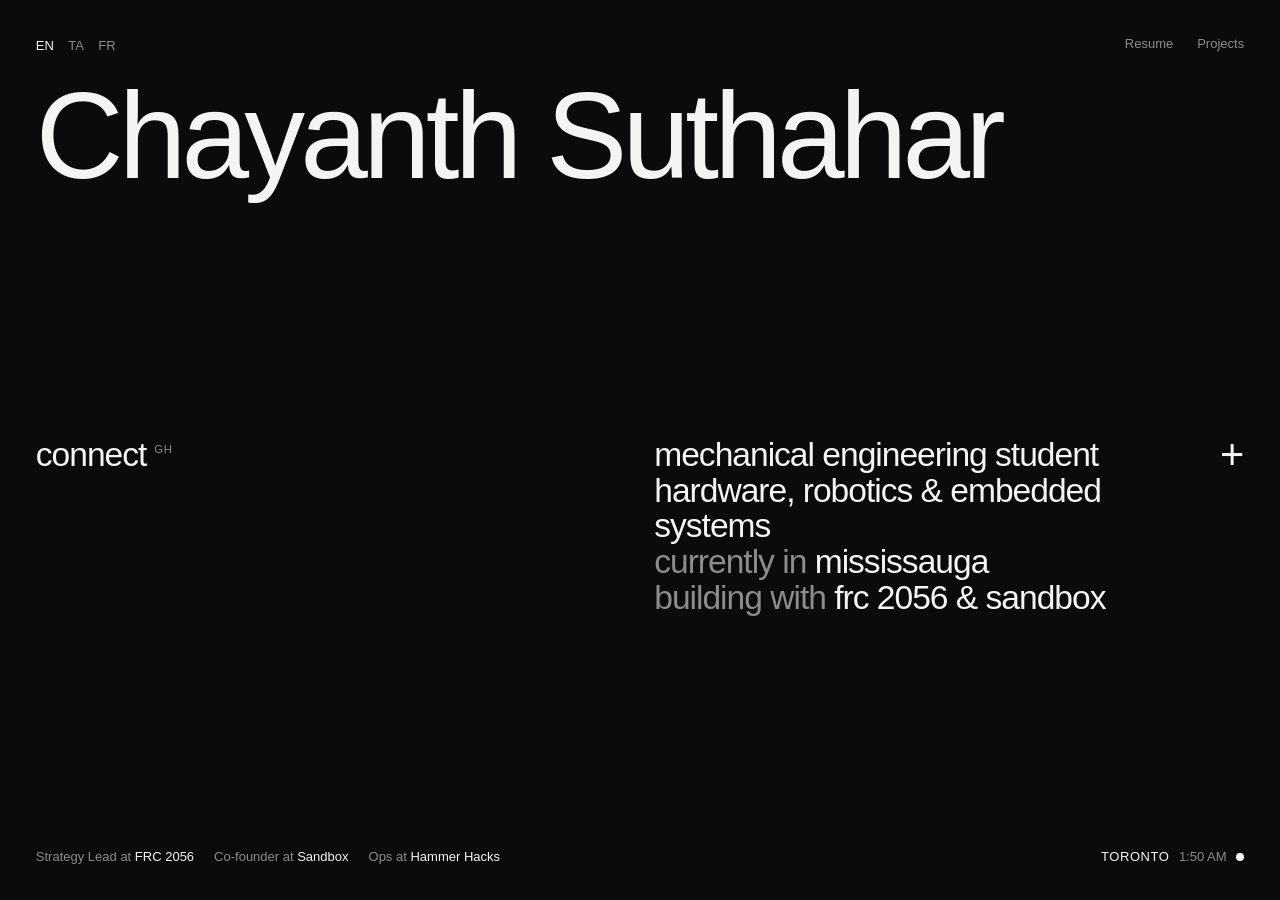
==== index.html @ 857bd9e4 "Point Resume link at newly uploaded ChayanthResume (1).pdf Co-Authored-By: Claude Opus 4.8 <noreply@" ====
<!DOCTYPE html>
<html lang="en" data-theme="void">
<head>
<meta charset="utf-8">
<meta name="viewport" content="width=device-width, initial-scale=1">
<title>Chayanth Suthahar</title>
<meta name="description" content="Mechanical Engineering student. Hardware design, robotics, and embedded systems.">

<script>
(function(){
  var h=document.documentElement;
  try{ if(sessionStorage.getItem('seen')) h.className+=' no-intro'; }catch(e){}
  try{
    var t=localStorage.getItem('theme');
    if(['void','paper','blueprint'].indexOf(t)>-1) h.setAttribute('data-theme',t);
  }catch(e){}
})();
</script>

<style>
/* ============================================================
   PALETTES — the "+" cycles data-theme on <html>
   ============================================================ */
:root,
[data-theme="void"]{ --bg:#0B0B0C; --fg:#F4F4F2; --dim:#8C8C8E; --hair:#242427; --accent:#F4F4F2; }
[data-theme="paper"]{ --bg:#FAF8F3; --fg:#141312; --dim:#6E6A62; --hair:#DDD8CD; --accent:#141312; }
[data-theme="blueprint"]{ --bg:#0A1014; --fg:#EAF6F8; --dim:#6F8A92; --hair:#173038; --accent:#3FC9D6; }

:root{
  --grotesk:'Helvetica Neue','Helvetica','Arial',sans-serif;
  --pad:clamp(1.15rem,2.8vw,2.5rem);

  /* Description indent from the left edge. Raise to push right. */
  --indent:48%;

  /* Name stays on ONE line at every width. Re-check if the name changes. */
  --name-size:clamp(1.9rem,9.5vw,10rem);
}

*{box-sizing:border-box}
html{-webkit-text-size-adjust:100%}
body{
  margin:0;
  background:var(--bg);
  color:var(--fg);
  font-family:var(--grotesk);
  -webkit-font-smoothing:antialiased;
  transition:background-color .45s ease,color .45s ease;
}
a{color:inherit;text-decoration:none}
button{font:inherit;color:inherit;background:none;border:0;padding:0;cursor:pointer}
::selection{background:var(--fg);color:var(--bg)}
:focus-visible{outline:2px solid var(--accent);outline-offset:4px}

/* ============================================================
   HERO LOCK
   ============================================================ */
.viewport{height:100svh;overflow:hidden}
.stage{
  height:100%;
  padding:var(--pad);
  display:grid;
  grid-template-rows:auto 1fr auto;
  transform-origin:0 0;
  will-change:transform;
  animation:camera 3.8s cubic-bezier(.7,0,.25,1) both;
}
.settled .stage{will-change:auto}

/* ---- three-beat camera: name → description → full ---- */
@keyframes camera{
  0%,  24% { transform:translate(-4%, 3.2%)  scale(1.18) }
  44%, 66% { transform:translate(-25%, -18%) scale(1.16) }
  100%     { transform:translate(0,0)        scale(1)    }
}

/* ---------- header: language (left) + nav (right), then name ---------- */
.topbar{
  display:flex;justify-content:space-between;align-items:center;gap:1rem;
  opacity:0;animation:fade .8s ease 3.1s forwards;
}
.lang{display:flex;gap:.9rem;font-size:.8125rem;letter-spacing:.04em}
.lang button{color:var(--dim);transition:color .2s}
.lang button:hover{color:var(--fg)}
.lang button[aria-pressed="true"]{color:var(--fg)}

.corner{display:flex;align-items:center;gap:1.5rem;font-size:.8125rem}
.corner a{
  color:var(--dim);padding-bottom:.15rem;
  border-bottom:1px solid transparent;
  transition:color .2s,border-color .2s;
}
.corner a:hover,.corner a:focus-visible{color:var(--fg);border-bottom-color:var(--fg)}

.name{
  margin:.2em 0 0;
  font-weight:500;
  font-size:var(--name-size);
  line-height:.95;
  letter-spacing:-.04em;
  white-space:nowrap;
  padding-bottom:.1em;
  overflow:hidden;
}
.name > span{
  display:inline-block;
  transform:translateY(115%);
  animation:rise 1s cubic-bezier(.16,1,.3,1) .15s both;
}

/* ============================================================
   CENTER — asymmetric grid
   ============================================================ */
.center{
  align-self:center;
  display:grid;
  grid-template-columns:var(--indent) 1fr auto;
  align-items:start;
  column-gap:clamp(1.25rem,3vw,2.5rem);
  row-gap:2.5rem;
}

.sayhi{
  margin:0;font-weight:500;
  font-size:clamp(1.25rem,3.4vw,2.1rem);
  line-height:1.04;letter-spacing:-.03em;
  opacity:0;animation:fade .7s ease 1.35s forwards;
}
.sayhi a{transition:opacity .2s}
.sayhi > a:hover{opacity:.55}
.sayhi sup{font-size:.34em;letter-spacing:.06em;vertical-align:super;margin-left:.35em}
.sayhi sup a{color:var(--dim)}
.sayhi sup a:hover{color:var(--fg)}

.tagline{
  margin:0;font-weight:500;
  font-size:clamp(1.25rem,3.4vw,2.1rem);
  line-height:1.04;
  letter-spacing:-.03em;
}
.tagline .line{display:block;overflow:hidden;padding-bottom:.04em}
.tagline .line > span{
  display:block;transform:translateY(115%);
  animation:rise .85s cubic-bezier(.16,1,.3,1) both;
}
.tagline .line:nth-child(1) > span{animation-delay:1.35s}
.tagline .line:nth-child(2) > span{animation-delay:1.43s}
.tagline .line:nth-child(3) > span{animation-delay:1.51s}
.tagline .line:nth-child(4) > span{animation-delay:1.59s}
.tagline em{font-style:normal;color:var(--dim)}

.swatch{
  justify-self:end;align-self:start;
  font-size:clamp(1.8rem,3.4vw,2.6rem);line-height:.8;
  color:var(--fg);
  opacity:0;animation:fade .8s ease 3.1s forwards;
  transition:transform .3s cubic-bezier(.16,1,.3,1),color .45s ease;
}
.swatch:hover,.swatch:focus-visible{transform:rotate(90deg)}
.swatch:active{transform:rotate(90deg) scale(.9)}

/* ---------- footer ---------- */
.meta{
  display:flex;justify-content:space-between;align-items:baseline;
  flex-wrap:wrap;gap:.75rem 1.5rem;
  font-size:.8125rem;color:var(--dim);
  opacity:0;animation:fade .9s ease 3.1s forwards;
}
.credits{display:flex;flex-wrap:wrap;gap:.4rem 1.25rem}
.credits b{color:var(--fg);font-weight:500}
.clock{display:inline-flex;align-items:center;gap:.6rem;white-space:nowrap}
.clock b{color:var(--fg);font-weight:500;letter-spacing:.04em}
.dot{width:.5rem;height:.5rem;border-radius:50%;background:var(--accent);animation:pulse 2.4s ease-in-out infinite}

@keyframes rise{to{transform:translateY(0)}}
@keyframes fade{to{opacity:1}}
@keyframes pulse{0%,100%{opacity:1}50%{opacity:.3}}

/* ---------- skip on repeat visits this session ---------- */
.no-intro .stage{animation:none}
.no-intro .name > span,
.no-intro .tagline .line > span{transform:none;animation:none}
.no-intro .topbar,.no-intro .sayhi,.no-intro .swatch,.no-intro .meta{opacity:1;animation:none}

/* ---------- release the lock only when it truly can't fit ---------- */
@media (max-width:768px),(max-height:480px){
  .viewport{height:auto;overflow:visible}
  .stage{height:auto;min-height:100svh;animation:none;transform:none}

  /* the name must be allowed to wrap on a phone, or it overflows the edge */
  .name{white-space:normal;font-size:clamp(2.4rem,15vw,5rem);line-height:.92}

  /* single column: say hi, then the tagline, with the + on its own row */
  .center{grid-template-columns:1fr;row-gap:1.5rem}
  .sayhi{grid-column:1;order:-1;animation-delay:.2s}
  .tagline{font-size:clamp(1.35rem,6vw,2rem)}
  .swatch{justify-self:start;align-self:auto;order:1;margin-top:.25rem}

  .tagline .line:nth-child(1) > span{animation-delay:.3s}
  .tagline .line:nth-child(2) > span{animation-delay:.38s}
  .tagline .line:nth-child(3) > span{animation-delay:.46s}
  .tagline .line:nth-child(4) > span{animation-delay:.54s}
  .topbar,.swatch,.meta{animation-delay:.7s}
}

/* phones: stack the top bar into two tidy rows — links, then language */
@media (max-width:600px){
  .topbar{flex-wrap:wrap;gap:.5rem 1rem}
  .corner{order:1;width:100%;justify-content:flex-start;gap:1.4rem}
  .lang{order:2;width:100%;justify-content:flex-start}
}

@media (prefers-reduced-motion:reduce){
  .stage{animation:none}
  .name > span,.tagline .line > span{transform:none;animation:none}
  .topbar,.sayhi,.swatch,.meta{opacity:1;animation:none}
  .dot{animation:none}
  .swatch,body{transition:none}
}
/* ---------- page transition curtain ---------- */
.curtain{
  position:fixed;inset:0;z-index:9999;
  background:var(--bg);
  opacity:1;pointer-events:none;
  transition:opacity .5s ease;
}
.curtain.clear{opacity:0}
@media (prefers-reduced-motion:reduce){ .curtain{transition:none} }
</style>
</head>
<body>

<div class="curtain" id="curtain"></div>

<div class="viewport">
  <main class="stage">

    <header>
      <div class="topbar">
        <nav class="lang" aria-label="Language">
          <button data-lang="en" aria-pressed="true">EN</button>
          <button data-lang="ta" aria-pressed="false">TA</button>
          <button data-lang="fr" aria-pressed="false">FR</button>
        </nav>
        <nav class="corner" aria-label="Primary">
          <!-- resume lives at "ChayanthResume (1).pdf" in this folder -->
          <a class="js-resume" href="ChayanthResume%20(1).pdf" target="_blank" rel="noopener">Resume</a>
          <a class="js-projects" href="projects.html">Projects</a>
        </nav>
      </div>

      <h1 class="name"><span>Chayanth Suthahar</span></h1>
    </header>

    <section class="center">
      <p class="sayhi">
        <a class="js-connect" href="https://www.linkedin.com/in/chayanth-suthahar/"
           target="_blank" rel="noopener">connect</a><sup>
          <a class="js-gh" href="#" aria-label="GitHub">GH</a>
        </sup>
      </p>

      <p class="tagline">
        <span class="line"><span></span></span>
        <span class="line"><span></span></span>
        <span class="line"><span></span></span>
        <span class="line"><span></span></span>
      </p>

      <button class="swatch" id="swatch" aria-label="Change colour theme" title="Change colour">+</button>
    </section>

    <footer class="meta">
      <div class="credits"><span></span><span></span><span></span></div>
      <div class="clock">
        <b>TORONTO</b> <time id="clock" datetime="">—</time>
        <span class="dot" aria-hidden="true"></span>
      </div>
    </footer>

  </main>
</div>

<script>
try{ sessionStorage.setItem('seen','1'); }catch(e){}

/* ============================================================
   LANGUAGE
   Proper nouns (name, FRC 2056, Sandbox, Hammer Hacks, GH) stay
   as-is. Everything else is swapped from this dictionary.
   ============================================================ */
var I18N = {
  en: {
    connect:'connect', projects:'Projects', resume:'Resume',
    lines:[
      'mechanical engineering student',
      'hardware, robotics &amp; embedded systems',
      '<em>currently in</em> mississauga',
      '<em>building with</em> frc 2056 &amp; sandbox'
    ],
    credits:[
      'Strategy Lead at <b>FRC 2056</b>',
      'Co-founder at <b>Sandbox</b>',
      'Ops at <b>Hammer Hacks</b>'
    ]
  },
  ta: {
    connect:'தொடர்பு', projects:'திட்டங்கள்', resume:'சுயவிவரம்',
    lines:[
      'இயந்திரப் பொறியியல் மாணவர்',
      'வன்பொருள், ரோபோட்டிக்ஸ் &amp; உட்பொதிந்த அமைப்புகள்',
      '<em>தற்போது</em> மிசிசாகாவில்',
      'frc 2056 &amp; sandbox <em>உடன் உருவாக்குகிறேன்</em>'
    ],
    credits:[
      '<b>FRC 2056</b> இல் மூலோபாய தலைவர்',
      '<b>Sandbox</b> இணை நிறுவனர்',
      '<b>Hammer Hacks</b> செயல்பாடுகள்'
    ]
  },
  fr: {
    connect:'contact', projects:'Projets', resume:'CV',
    lines:[
      'étudiant en génie mécanique',
      'matériel, robotique et systèmes embarqués',
      '<em>actuellement à</em> mississauga',
      '<em>je bâtis avec</em> frc 2056 &amp; sandbox'
    ],
    credits:[
      'Responsable stratégie chez <b>FRC 2056</b>',
      'Cofondateur de <b>Sandbox</b>',
      'Opérations chez <b>Hammer Hacks</b>'
    ]
  }
};

(function () {
  var lines   = document.querySelectorAll('.tagline .line > span');
  var credits = document.querySelectorAll('.credits > span');
  var connect = document.querySelector('.js-connect');
  var projects= document.querySelector('.js-projects');
  var resume  = document.querySelector('.js-resume');
  var buttons = document.querySelectorAll('.lang button');

  function paint(lang) {
    var t = I18N[lang] || I18N.en;
    connect.textContent = t.connect;
    projects.textContent = t.projects;
    resume.textContent = t.resume;
    lines.forEach(function (el, i)   { el.innerHTML = t.lines[i]; });
    credits.forEach(function (el, i) { el.innerHTML = t.credits[i]; });
    document.documentElement.lang = lang;
    buttons.forEach(function (b) {
      b.setAttribute('aria-pressed', b.dataset.lang === lang ? 'true' : 'false');
    });
  }

  var start = 'en';
  try { var s = localStorage.getItem('lang'); if (I18N[s]) start = s; } catch (e) {}
  paint(start);

  buttons.forEach(function (b) {
    b.addEventListener('click', function () {
      paint(b.dataset.lang);
      try { localStorage.setItem('lang', b.dataset.lang); } catch (e) {}
    });
  });
})();

/* drop the compositor hint once the camera lands */
(function(){
  var s = document.querySelector('.stage');
  if (s) s.addEventListener('animationend', function (e) {
    if (e.animationName === 'camera') document.documentElement.className += ' settled';
  });
})();

/* ---- the "+" cycles the colour theme ---- */
(function () {
  var themes = ['void','paper','blueprint'];
  var i = themes.indexOf(document.documentElement.getAttribute('data-theme'));
  if (i < 0) i = 0;
  document.getElementById('swatch').addEventListener('click', function () {
    i = (i + 1) % themes.length;
    document.documentElement.setAttribute('data-theme', themes[i]);
    try{ localStorage.setItem('theme', themes[i]); }catch(e){}
  });
})();

/* ---- clock, fixed to Toronto ---- */
(function () {
  var el = document.getElementById('clock');
  function tick(){
    try{
      el.textContent = new Intl.DateTimeFormat('en-US',{
        timeZone:'America/Toronto', hour:'numeric', minute:'2-digit', hour12:true
      }).format(new Date());
    }catch(e){ el.textContent=''; }
  }
  tick(); setInterval(tick, 20000);
})();
</script>
<script>
/* ---- smooth crossfade between pages (dissolves through the bg colour) ---- */
(function(){
  var c=document.getElementById('curtain');
  if(!c) return;
  var reveal=function(){ c.classList.add('clear'); };
  requestAnimationFrame(function(){ requestAnimationFrame(reveal); });
  window.addEventListener('pageshow', function(e){ if(e.persisted) reveal(); });

  document.addEventListener('click', function(e){
    if(e.defaultPrevented || e.button!==0 || e.metaKey || e.ctrlKey || e.shiftKey || e.altKey) return;
    var a = e.target.closest ? e.target.closest('a') : null;
    if(!a || a.target==='_blank') return;
    var raw=a.getAttribute('href')||'';
    if(!raw || raw.charAt(0)==='#' || raw.indexOf('mailto:')===0) return;
    var url;
    try{ url=new URL(a.href); }catch(err){ return; }
    if(url.origin!==location.origin) return;
    if(!/\.html$/.test(url.pathname)) return;
    if(url.pathname===location.pathname){ return; }
    e.preventDefault();
    var target=a.href;
    c.classList.remove('clear');                    // cover
    var done=false, go=function(){ if(done)return; done=true; window.location.assign(target); };
    c.addEventListener('transitionend', go, {once:true});
    setTimeout(go, 600);                            // fallback
  });
})();
</script>
</body>
</html>
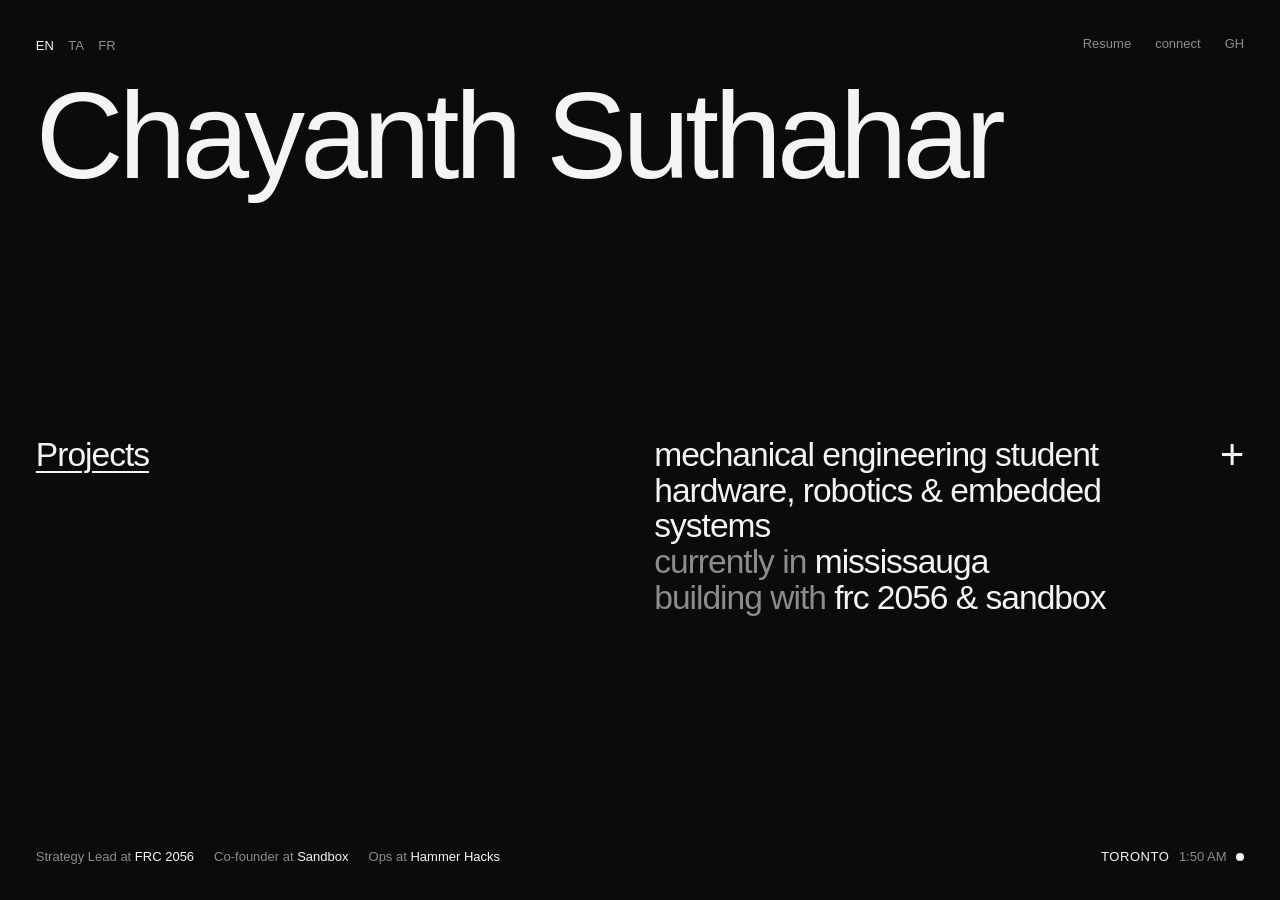
==== commit 3bef57b6: "Swap home CTA to Projects; align projects page with home - Home: move connect + GH to top-right nav;" ====
--- a/index.html
+++ b/index.html
@@ -127,6 +127,7 @@
   opacity:0;animation:fade .7s ease 1.35s forwards;
 }
 .sayhi a{transition:opacity .2s}
+.sayhi > a{text-decoration:underline;text-underline-offset:.14em;text-decoration-thickness:.05em}
 .sayhi > a:hover{opacity:.55}
 .sayhi sup{font-size:.34em;letter-spacing:.06em;vertical-align:super;margin-left:.35em}
 .sayhi sup a{color:var(--dim)}
@@ -245,7 +246,8 @@
         <nav class="corner" aria-label="Primary">
           <!-- resume lives at "ChayanthResume (1).pdf" in this folder -->
           <a class="js-resume" href="ChayanthResume%20(1).pdf" target="_blank" rel="noopener">Resume</a>
-          <a class="js-projects" href="projects.html">Projects</a>
+          <a class="js-connect" href="https://www.linkedin.com/in/chayanth/" target="_blank" rel="noopener">connect</a>
+          <a class="js-gh" href="#" aria-label="GitHub">GH</a>
         </nav>
       </div>
 
@@ -254,10 +256,7 @@
 
     <section class="center">
       <p class="sayhi">
-        <a class="js-connect" href="https://www.linkedin.com/in/chayanth-suthahar/"
-           target="_blank" rel="noopener">connect</a><sup>
-          <a class="js-gh" href="#" aria-label="GitHub">GH</a>
-        </sup>
+        <a class="js-projects" href="projects.html">Projects</a>
       </p>
 
       <p class="tagline">
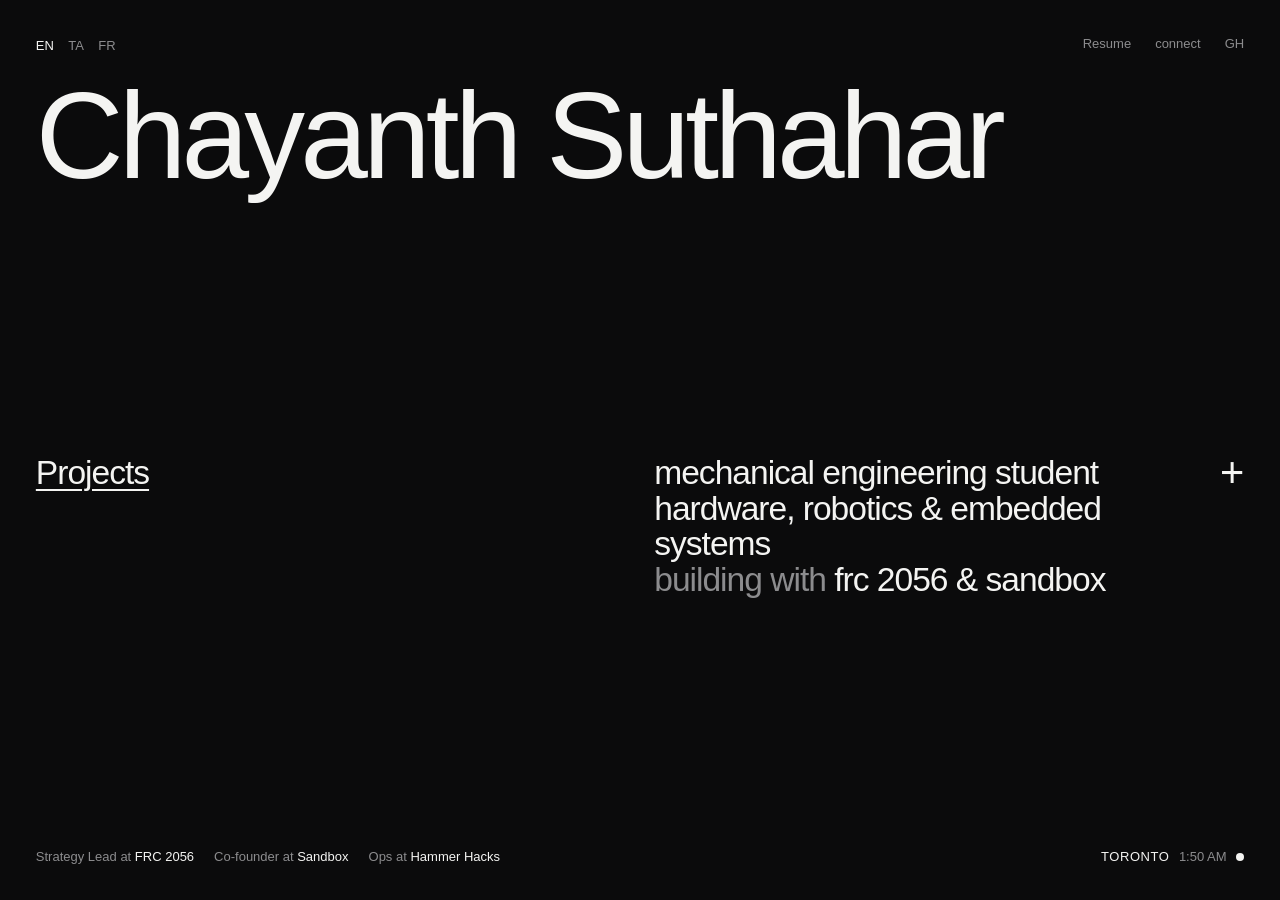
==== commit 6750a312: "Add + menu, VitalGroove build GIF, new resume; drop theme switching Home page - The "+" now opens a " ====
--- a/index.html
+++ b/index.html
@@ -10,16 +10,13 @@
 (function(){
   var h=document.documentElement;
   try{ if(sessionStorage.getItem('seen')) h.className+=' no-intro'; }catch(e){}
-  try{
-    var t=localStorage.getItem('theme');
-    if(['void','paper','blueprint'].indexOf(t)>-1) h.setAttribute('data-theme',t);
-  }catch(e){}
 })();
 </script>
 
 <style>
 /* ============================================================
-   PALETTES — the "+" cycles data-theme on <html>
+   PALETTE — the site always uses the dark "void" theme. Theme
+   switching was removed; paper/blueprint are unused (kept for reference)
    ============================================================ */
 :root,
 [data-theme="void"]{ --bg:#0B0B0C; --fg:#F4F4F2; --dim:#8C8C8E; --hair:#242427; --accent:#F4F4F2; }
@@ -218,6 +215,70 @@
   .dot{animation:none}
   .swatch,body{transition:none}
 }
+/* ============================================================
+   MENU — full-screen, opens from the "+"
+   ============================================================ */
+html.menu-open{overflow:hidden}
+.menu{
+  width:100%;height:100%;max-width:none;max-height:none;margin:0;padding:0;
+  border:0;background:var(--bg);color:var(--fg);overflow:auto;
+}
+.menu::backdrop{background:var(--bg)}
+.menu__inner{
+  min-height:100%;display:grid;grid-template-rows:auto 1fr auto;gap:2rem;padding:var(--pad);
+}
+.menu__top{display:flex;justify-content:space-between;align-items:flex-start;gap:1rem}
+.menu__name{margin:0;font-weight:500;font-size:clamp(1.1rem,1.9vw,1.75rem);line-height:1;letter-spacing:-.04em}
+.menu__close{
+  width:clamp(1.9rem,2.8vw,2.6rem);height:clamp(1.9rem,2.8vw,2.6rem);
+  display:grid;place-items:center;transition:transform .3s cubic-bezier(.16,1,.3,1);
+}
+.menu__close svg{width:100%;height:100%;fill:none;stroke:currentColor;stroke-width:1.4}
+.menu__close:hover,.menu__close:focus-visible{transform:rotate(90deg)}
+
+/* links | bio */
+.menu__body{
+  display:grid;grid-template-columns:minmax(0,34%) minmax(0,1fr) auto;
+  column-gap:clamp(1.25rem,3vw,2.5rem);
+}
+.menu__body{align-self:center;align-items:center}
+.menu__links{display:grid;justify-items:start;gap:clamp(.75rem,4.5vh,2.75rem)}
+.menu__links a{
+  font-weight:500;font-size:clamp(2.75rem,6.2vw,6.25rem);line-height:.95;letter-spacing:-.055em;
+  transition:opacity .2s;
+}
+.menu__links a:hover,.menu__links a:focus-visible{opacity:.55}
+.menu__links sup{font-size:.28em;letter-spacing:-.01em;vertical-align:top;position:relative;top:.15em;margin-left:.3em}
+.menu__bio{
+  grid-column:2 / -1;margin:0;max-width:13em;
+  font-weight:500;font-size:clamp(1.5rem,2.9vw,2.85rem);line-height:1.04;letter-spacing:-.045em;
+}
+/* Tamil runs longer and its letters are taller: smaller, looser bio and
+   no negative tracking, so the menu still fits on one screen */
+html[lang="ta"] .menu__bio{max-width:24em;font-size:clamp(1.05rem,1.75vw,1.65rem);line-height:1.4;letter-spacing:0}
+html[lang="ta"] .menu__links a{letter-spacing:-.02em}
+/* Tamil words are wider: shrink the links in the two-column layout so they
+   stay inside their column instead of running into the bio */
+@media (min-width:761px){ html[lang="ta"] .menu__links a{font-size:clamp(2.5rem,4.6vw,4.5rem)} }
+
+/* footer: CHAY button left, clock right */
+.menu__foot{
+  display:flex;justify-content:space-between;align-items:flex-end;gap:1rem;
+  font-size:.9375rem;letter-spacing:-.01em;
+}
+.menu__foot p{margin:0}
+.menu__badge{display:block;width:88px;line-height:0}
+.menu__time{white-space:nowrap}
+
+.menu[open] .menu__inner{animation:menu-in .45s cubic-bezier(.16,1,.3,1)}
+@keyframes menu-in{from{opacity:0;transform:translateY(12px)}to{opacity:1;transform:none}}
+
+@media (max-width:760px){
+  .menu__body{grid-template-columns:minmax(0,1fr);align-self:start;row-gap:2.25rem;margin-top:4vh}
+  .menu__bio{grid-column:auto}
+}
+@media (prefers-reduced-motion:reduce){ .menu[open] .menu__inner{animation:none} }
+
 /* ---------- page transition curtain ---------- */
 .curtain{
   position:fixed;inset:0;z-index:9999;
@@ -244,8 +305,8 @@
           <button data-lang="fr" aria-pressed="false">FR</button>
         </nav>
         <nav class="corner" aria-label="Primary">
-          <!-- resume lives at "ChayanthResume (1).pdf" in this folder -->
-          <a class="js-resume" href="ChayanthResume%20(1).pdf" target="_blank" rel="noopener">Resume</a>
+          <!-- resume lives at "Chayanth_Suthahar_Resume.pdf" in this folder -->
+          <a class="js-resume" href="Chayanth_Suthahar_Resume.pdf" target="_blank" rel="noopener">Resume</a>
           <a class="js-connect" href="https://www.linkedin.com/in/chayanth/" target="_blank" rel="noopener">connect</a>
           <a class="js-gh" href="#" aria-label="GitHub">GH</a>
         </nav>
@@ -263,22 +324,50 @@
         <span class="line"><span></span></span>
         <span class="line"><span></span></span>
         <span class="line"><span></span></span>
-        <span class="line"><span></span></span>
       </p>
 
-      <button class="swatch" id="swatch" aria-label="Change colour theme" title="Change colour">+</button>
+      <button class="swatch" id="swatch" type="button" aria-label="Open menu" aria-haspopup="dialog" aria-controls="menu" aria-expanded="false">+</button>
     </section>
 
     <footer class="meta">
       <div class="credits"><span></span><span></span><span></span></div>
       <div class="clock">
-        <b>TORONTO</b> <time id="clock" datetime="">—</time>
+        <b>TORONTO</b> <time class="js-clock" id="clock" datetime="">—</time>
         <span class="dot" aria-hidden="true"></span>
       </div>
     </footer>
 
   </main>
 </div>
+
+<!-- ================= MENU (opens from the "+") ================= -->
+<dialog class="menu" id="menu" aria-label="Menu">
+  <div class="menu__inner">
+    <div class="menu__top">
+      <p class="menu__name">Chayanth Suthahar</p>
+      <button class="menu__close" type="button" aria-label="Close menu" autofocus>
+        <svg viewBox="0 0 40 40" aria-hidden="true"><path d="M5 5 35 35 M35 5 5 35"/></svg>
+      </button>
+    </div>
+
+    <div class="menu__body">
+      <nav class="menu__links" aria-label="Menu links">
+        <a href="projects.html"><span class="js-m-projects">projects</span><sup>04</sup></a>
+        <a href="https://www.linkedin.com/in/chayanth/" target="_blank" rel="noopener"><span class="js-m-sayhi">say hi</span><sup>LNKD</sup></a>
+        <a href="Chayanth_Suthahar_Resume.pdf" target="_blank" rel="noopener"><span class="js-m-resume">resume</span><sup>PDF</sup></a>
+      </nav>
+      <p class="menu__bio js-m-bio">i’m a mechanical engineering student building hardware, robotics and embedded systems. currently i’m in toronto studying at toronto metropolitan university and looking for a summer 2027 internship or <span style="white-space:nowrap">co-op</span>.</p>
+    </div>
+
+    <div class="menu__foot">
+      <a class="menu__badge" href="https://chayanth.me" target="_blank" rel="noopener">
+        <img src="button.gif" width="88" height="31"
+             alt="CHAY" style="image-rendering: pixelated">
+      </a>
+      <p class="menu__time">Toronto <time class="js-clock">—</time></p>
+    </div>
+  </div>
+</dialog>
 
 <script>
 try{ sessionStorage.setItem('seen','1'); }catch(e){}
@@ -294,42 +383,54 @@
     lines:[
       'mechanical engineering student',
       'hardware, robotics &amp; embedded systems',
-      '<em>currently in</em> mississauga',
       '<em>building with</em> frc 2056 &amp; sandbox'
     ],
     credits:[
       'Strategy Lead at <b>FRC 2056</b>',
       'Co-founder at <b>Sandbox</b>',
       'Ops at <b>Hammer Hacks</b>'
-    ]
+    ],
+    menu:{
+      label:'Menu', open:'Open menu', close:'Close menu',
+      projects:'projects', sayhi:'say hi', resume:'resume',
+      bio:'i’m a mechanical engineering student building hardware, robotics and embedded systems. currently i’m in toronto studying at toronto metropolitan university and looking for a summer 2027 internship or <span style="white-space:nowrap">co-op</span>.'
+    }
   },
   ta: {
     connect:'தொடர்பு', projects:'திட்டங்கள்', resume:'சுயவிவரம்',
     lines:[
       'இயந்திரப் பொறியியல் மாணவர்',
       'வன்பொருள், ரோபோட்டிக்ஸ் &amp; உட்பொதிந்த அமைப்புகள்',
-      '<em>தற்போது</em> மிசிசாகாவில்',
       'frc 2056 &amp; sandbox <em>உடன் உருவாக்குகிறேன்</em>'
     ],
     credits:[
       '<b>FRC 2056</b> இல் மூலோபாய தலைவர்',
       '<b>Sandbox</b> இணை நிறுவனர்',
       '<b>Hammer Hacks</b> செயல்பாடுகள்'
-    ]
+    ],
+    menu:{
+      label:'மெனு', open:'மெனுவைத் திற', close:'மெனுவை மூடு',
+      projects:'திட்டங்கள்', sayhi:'வணக்கம்', resume:'சுயவிவரம்',
+      bio:'நான் ஒரு இயந்திரப் பொறியியல் மாணவர்; வன்பொருள், ரோபோட்டிக்ஸ் மற்றும் உட்பொதிந்த அமைப்புகளை உருவாக்குகிறேன். தற்போது டொராண்டோவில், டொராண்டோ மெட்ரோபொலிட்டன் பல்கலைக்கழகத்தில் படித்து வருகிறேன்; 2027 கோடைகால இன்டர்ன்ஷிப் அல்லது <span style="white-space:nowrap">கோ-ஆப்</span> வாய்ப்பைத் தேடுகிறேன்.'
+    }
   },
   fr: {
     connect:'contact', projects:'Projets', resume:'CV',
     lines:[
       'étudiant en génie mécanique',
       'matériel, robotique et systèmes embarqués',
-      '<em>actuellement à</em> mississauga',
       '<em>je bâtis avec</em> frc 2056 &amp; sandbox'
     ],
     credits:[
       'Responsable stratégie chez <b>FRC 2056</b>',
       'Cofondateur de <b>Sandbox</b>',
       'Opérations chez <b>Hammer Hacks</b>'
-    ]
+    ],
+    menu:{
+      label:'Menu', open:'Ouvrir le menu', close:'Fermer le menu',
+      projects:'projets', sayhi:'salut', resume:'cv',
+      bio:'je suis étudiant en génie mécanique et je construis du matériel, de la robotique et des systèmes embarqués. en ce moment, j’étudie à toronto, à la toronto metropolitan university, et je cherche un stage ou un <span style="white-space:nowrap">co-op</span> pour l’été 2027.'
+    }
   }
 };
 
@@ -340,6 +441,18 @@
   var projects= document.querySelector('.js-projects');
   var resume  = document.querySelector('.js-resume');
   var buttons = document.querySelectorAll('.lang button');
+  var menu    = document.getElementById('menu');
+  var menuBtn = document.getElementById('swatch');
+  function setMenu(m){
+    if (!menu || !m) return;
+    menu.setAttribute('aria-label', m.label);
+    if (menuBtn) menuBtn.setAttribute('aria-label', m.open);
+    menu.querySelector('.menu__close').setAttribute('aria-label', m.close);
+    menu.querySelector('.js-m-projects').textContent = m.projects;
+    menu.querySelector('.js-m-sayhi').textContent = m.sayhi;
+    menu.querySelector('.js-m-resume').textContent = m.resume;
+    menu.querySelector('.js-m-bio').innerHTML = m.bio;
+  }
 
   function paint(lang) {
     var t = I18N[lang] || I18N.en;
@@ -348,6 +461,7 @@
     resume.textContent = t.resume;
     lines.forEach(function (el, i)   { el.innerHTML = t.lines[i]; });
     credits.forEach(function (el, i) { el.innerHTML = t.credits[i]; });
+    setMenu(t.menu);
     document.documentElement.lang = lang;
     buttons.forEach(function (b) {
       b.setAttribute('aria-pressed', b.dataset.lang === lang ? 'true' : 'false');
@@ -374,27 +488,43 @@
   });
 })();
 
-/* ---- the "+" cycles the colour theme ---- */
+/* ---- the "+" opens the full-screen menu ---- */
 (function () {
-  var themes = ['void','paper','blueprint'];
-  var i = themes.indexOf(document.documentElement.getAttribute('data-theme'));
-  if (i < 0) i = 0;
-  document.getElementById('swatch').addEventListener('click', function () {
-    i = (i + 1) % themes.length;
-    document.documentElement.setAttribute('data-theme', themes[i]);
-    try{ localStorage.setItem('theme', themes[i]); }catch(e){}
+  var btn = document.getElementById('swatch');
+  var menu = document.getElementById('menu');
+  if (!btn || !menu || typeof menu.showModal !== 'function') return;
+  var html = document.documentElement;
+  function cleanup(){                      // safe to run more than once
+    html.classList.remove('menu-open');
+    btn.setAttribute('aria-expanded', 'false');
+  }
+  function closeMenu(){ if (menu.open) menu.close(); cleanup(); btn.focus(); }
+  btn.addEventListener('click', function(){
+    html.classList.add('menu-open');
+    btn.setAttribute('aria-expanded', 'true');
+    menu.showModal();
+  });
+  menu.querySelector('.menu__close').addEventListener('click', closeMenu);
+  menu.addEventListener('cancel', cleanup);   // Esc
+  menu.addEventListener('close', cleanup);
+  // links to other pages: close first so the page crossfade shows
+  menu.addEventListener('click', function(e){
+    var a = e.target.closest && e.target.closest('a');
+    if (a && !a.target && /\.html$/.test(a.pathname)){ if (menu.open) menu.close(); cleanup(); }
   });
 })();
 
-/* ---- clock, fixed to Toronto ---- */
+/* ---- clock, fixed to Toronto (footer + menu) ---- */
 (function () {
-  var el = document.getElementById('clock');
+  var els = document.querySelectorAll('.js-clock');
   function tick(){
+    var s = '';
     try{
-      el.textContent = new Intl.DateTimeFormat('en-US',{
+      s = new Intl.DateTimeFormat('en-US',{
         timeZone:'America/Toronto', hour:'numeric', minute:'2-digit', hour12:true
       }).format(new Date());
-    }catch(e){ el.textContent=''; }
+    }catch(e){}
+    els.forEach(function(el){ el.textContent = s; });
   }
   tick(); setInterval(tick, 20000);
 })();
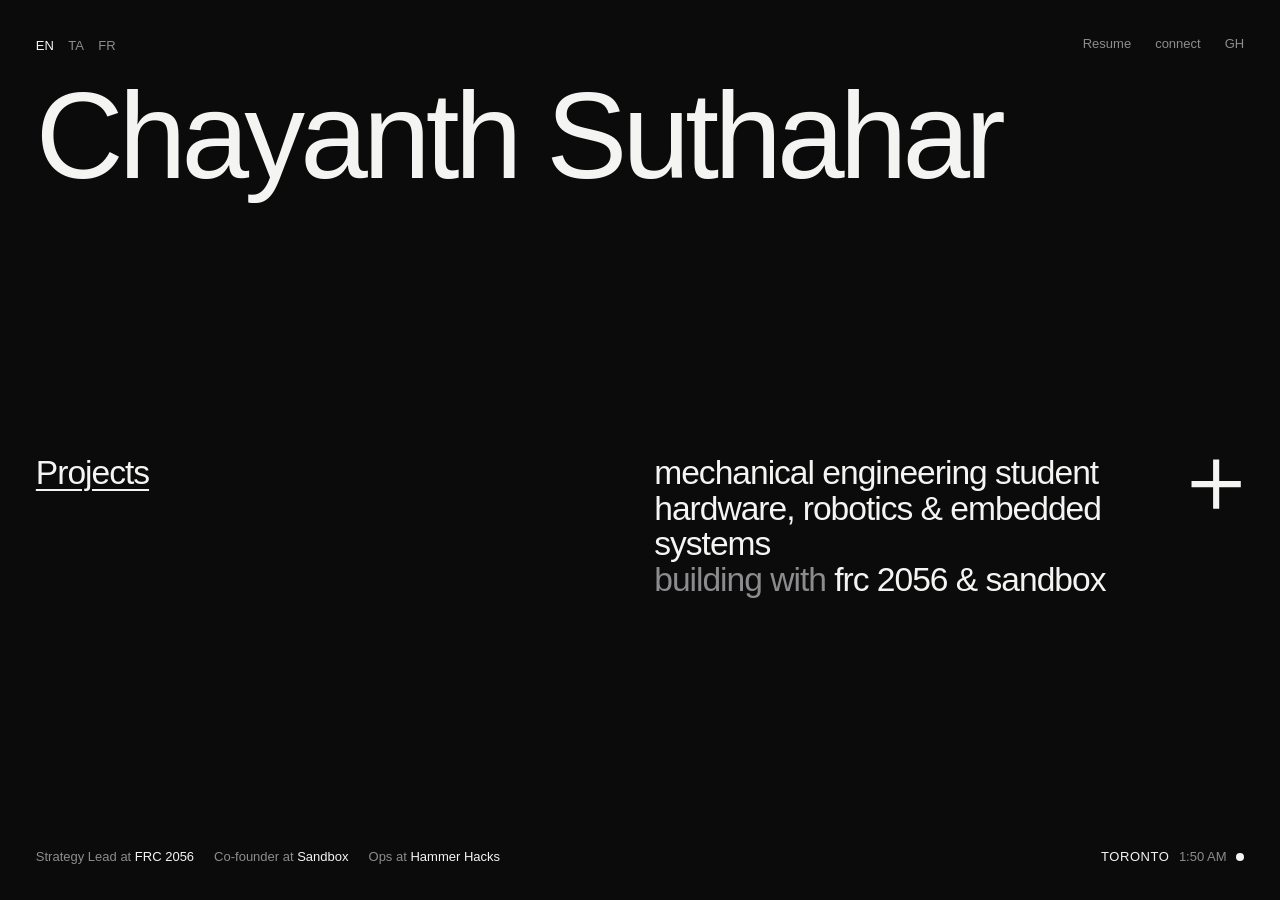
==== commit ed11c2cd: "Animate the + menu and make the + bigger and bolder - Menu opens with a page-style wipe up, then the" ====
--- a/index.html
+++ b/index.html
@@ -147,13 +147,16 @@
 .tagline .line:nth-child(4) > span{animation-delay:1.59s}
 .tagline em{font-style:normal;color:var(--dim)}
 
+/* the "+" (menu button): drawn as an SVG so it can be big and bold */
 .swatch{
   justify-self:end;align-self:start;
-  font-size:clamp(1.8rem,3.4vw,2.6rem);line-height:.8;
+  width:clamp(2.4rem,4.4vw,3.75rem);height:clamp(2.4rem,4.4vw,3.75rem);
+  display:grid;place-items:center;
   color:var(--fg);
   opacity:0;animation:fade .8s ease 3.1s forwards;
   transition:transform .3s cubic-bezier(.16,1,.3,1),color .45s ease;
 }
+.swatch svg{width:100%;height:100%;fill:none;stroke:currentColor;stroke-width:2.6}
 .swatch:hover,.swatch:focus-visible{transform:rotate(90deg)}
 .swatch:active{transform:rotate(90deg) scale(.9)}
 
@@ -223,7 +226,12 @@
   width:100%;height:100%;max-width:none;max-height:none;margin:0;padding:0;
   border:0;background:var(--bg);color:var(--fg);overflow:auto;
 }
-.menu::backdrop{background:var(--bg)}
+.menu::backdrop{background:transparent}
+/* page-style transition: the panel wipes up over the home page, then its
+   content rises in; on close the content fades and the panel retracts up */
+.menu{clip-path:inset(100% 0 0 0);transition:clip-path .6s cubic-bezier(.7,0,.25,1)}
+.menu.is-open{clip-path:inset(0 0 0 0)}
+.menu.is-closing{clip-path:inset(0 0 100% 0);transition-duration:.45s}
 .menu__inner{
   min-height:100%;display:grid;grid-template-rows:auto 1fr auto;gap:2rem;padding:var(--pad);
 }
@@ -270,14 +278,29 @@
 .menu__badge{display:block;width:88px;line-height:0}
 .menu__time{white-space:nowrap}
 
-.menu[open] .menu__inner{animation:menu-in .45s cubic-bezier(.16,1,.3,1)}
-@keyframes menu-in{from{opacity:0;transform:translateY(12px)}to{opacity:1;transform:none}}
+/* content rises in, staggered, once the panel is moving ("backwards" fill
+   only holds the start state, so hover effects still work afterwards) */
+@keyframes menu-rise{from{opacity:0;transform:translateY(.45em)}}
+.menu.is-open .menu__top{animation:menu-rise .6s cubic-bezier(.16,1,.3,1) .32s backwards}
+.menu.is-open .menu__links a{animation:menu-rise .8s cubic-bezier(.16,1,.3,1) backwards}
+.menu.is-open .menu__links a:nth-child(1){animation-delay:.3s}
+.menu.is-open .menu__links a:nth-child(2){animation-delay:.38s}
+.menu.is-open .menu__links a:nth-child(3){animation-delay:.46s}
+.menu.is-open .menu__bio{animation:menu-rise .8s cubic-bezier(.16,1,.3,1) .5s backwards}
+.menu.is-open .menu__foot{animation:menu-rise .6s cubic-bezier(.16,1,.3,1) .62s backwards}
+.menu__inner{transition:opacity .2s ease}
+.menu.is-closing .menu__inner{opacity:0}
 
 @media (max-width:760px){
   .menu__body{grid-template-columns:minmax(0,1fr);align-self:start;row-gap:2.25rem;margin-top:4vh}
   .menu__bio{grid-column:auto}
 }
-@media (prefers-reduced-motion:reduce){ .menu[open] .menu__inner{animation:none} }
+@media (prefers-reduced-motion:reduce){
+  .menu{clip-path:none!important;transition:none}
+  .menu__inner{transition:none}
+  .menu.is-open .menu__top,.menu.is-open .menu__links a,
+  .menu.is-open .menu__bio,.menu.is-open .menu__foot{animation:none}
+}
 
 /* ---------- page transition curtain ---------- */
 .curtain{
@@ -326,7 +349,7 @@
         <span class="line"><span></span></span>
       </p>
 
-      <button class="swatch" id="swatch" type="button" aria-label="Open menu" aria-haspopup="dialog" aria-controls="menu" aria-expanded="false">+</button>
+      <button class="swatch" id="swatch" type="button" aria-label="Open menu" aria-haspopup="dialog" aria-controls="menu" aria-expanded="false"><svg viewBox="0 0 24 24" aria-hidden="true"><path d="M12 1.5v21M1.5 12h21"/></svg></button>
     </section>
 
     <footer class="meta">
@@ -494,23 +517,38 @@
   var menu = document.getElementById('menu');
   if (!btn || !menu || typeof menu.showModal !== 'function') return;
   var html = document.documentElement;
+  var reduce = matchMedia('(prefers-reduced-motion: reduce)').matches;
+  var timer = null;
   function cleanup(){                      // safe to run more than once
     html.classList.remove('menu-open');
     btn.setAttribute('aria-expanded', 'false');
+    menu.classList.remove('is-open', 'is-closing');
   }
-  function closeMenu(){ if (menu.open) menu.close(); cleanup(); btn.focus(); }
-  btn.addEventListener('click', function(){
+  function openMenu(){
+    if (timer){ clearTimeout(timer); timer = null; }
+    menu.classList.remove('is-closing');
     html.classList.add('menu-open');
     btn.setAttribute('aria-expanded', 'true');
-    menu.showModal();
-  });
-  menu.querySelector('.menu__close').addEventListener('click', closeMenu);
-  menu.addEventListener('cancel', cleanup);   // Esc
+    if (!menu.open) menu.showModal();
+    void menu.offsetWidth;                 // start the wipe from the closed position
+    menu.classList.add('is-open');
+  }
+  function finish(){ timer = null; if (menu.open) menu.close(); cleanup(); btn.focus(); }
+  function closeMenu(instant){
+    if (!menu.open){ cleanup(); return; }
+    if (instant || reduce){ finish(); return; }
+    menu.classList.remove('is-open');
+    menu.classList.add('is-closing');      // content fades, panel retracts upward
+    timer = setTimeout(finish, 450);
+  }
+  btn.addEventListener('click', openMenu);
+  menu.querySelector('.menu__close').addEventListener('click', function(){ closeMenu(); });
+  menu.addEventListener('cancel', function(e){ e.preventDefault(); closeMenu(); });   // Esc animates too
   menu.addEventListener('close', cleanup);
-  // links to other pages: close first so the page crossfade shows
+  // links to other pages: close at once so the page crossfade shows
   menu.addEventListener('click', function(e){
     var a = e.target.closest && e.target.closest('a');
-    if (a && !a.target && /\.html$/.test(a.pathname)){ if (menu.open) menu.close(); cleanup(); }
+    if (a && !a.target && /\.html$/.test(a.pathname)) closeMenu(true);
   });
 })();
 
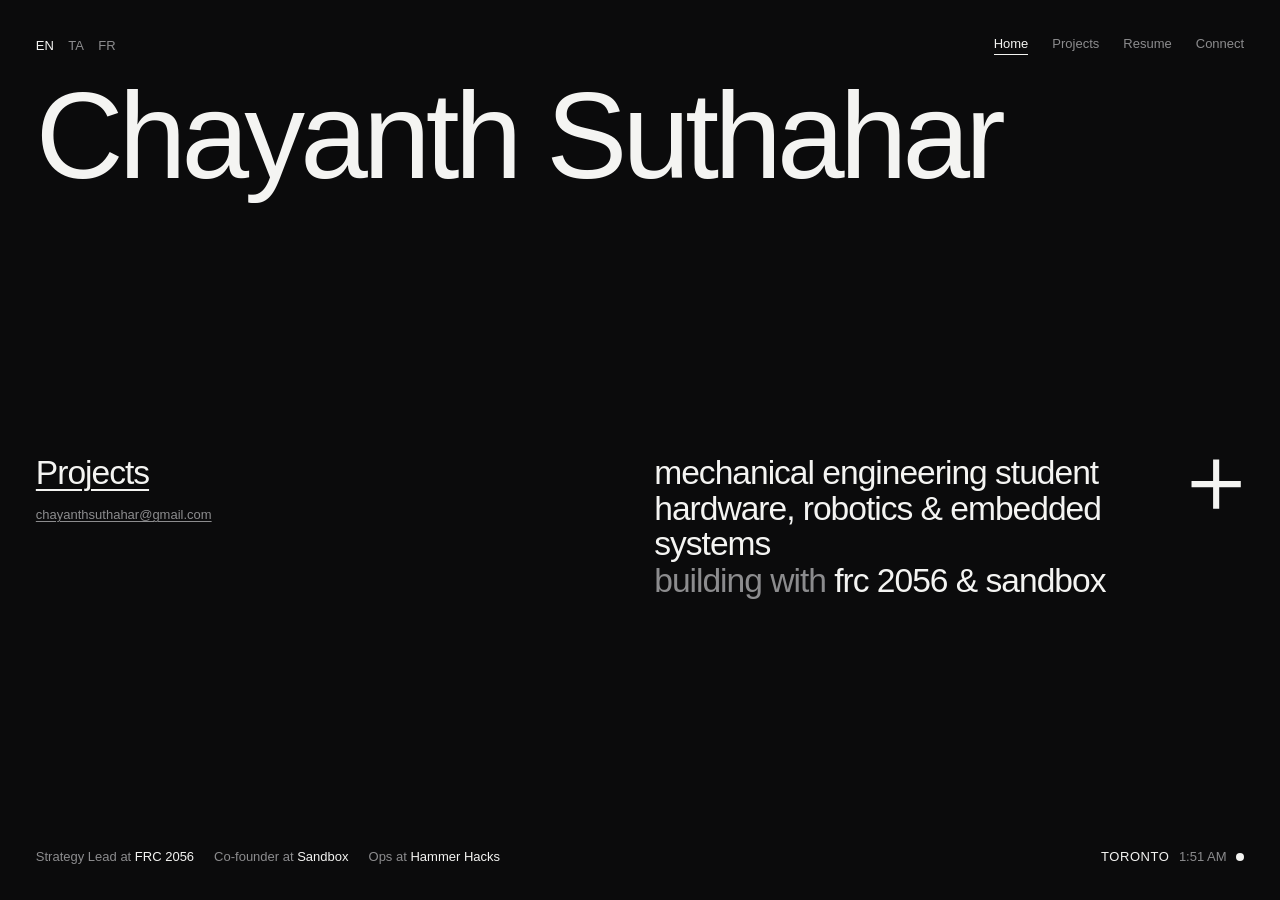
==== commit 744a3492: "Shared nav, contrast fix, email, case-study pages, closing section, draft PDF portfolio - One nav (H" ====
--- a/index.html
+++ b/index.html
@@ -5,6 +5,7 @@
 <meta name="viewport" content="width=device-width, initial-scale=1">
 <title>Chayanth Suthahar</title>
 <meta name="description" content="Mechanical Engineering student. Hardware design, robotics, and embedded systems.">
+<link rel="stylesheet" href="site.css">
 
 <script>
 (function(){
@@ -81,13 +82,6 @@
 .lang button:hover{color:var(--fg)}
 .lang button[aria-pressed="true"]{color:var(--fg)}
 
-.corner{display:flex;align-items:center;gap:1.5rem;font-size:.8125rem}
-.corner a{
-  color:var(--dim);padding-bottom:.15rem;
-  border-bottom:1px solid transparent;
-  transition:color .2s,border-color .2s;
-}
-.corner a:hover,.corner a:focus-visible{color:var(--fg);border-bottom-color:var(--fg)}
 
 .name{
   margin:.2em 0 0;
@@ -127,6 +121,13 @@
 .sayhi > a{text-decoration:underline;text-underline-offset:.14em;text-decoration-thickness:.05em}
 .sayhi > a:hover{opacity:.55}
 .sayhi sup{font-size:.34em;letter-spacing:.06em;vertical-align:super;margin-left:.35em}
+/* email, under the Projects link */
+.sayhi .mail{
+  display:inline-block;margin-top:.9rem;
+  font-size:.8125rem;letter-spacing:0;line-height:1.3;color:var(--dim);
+  border-bottom:1px solid transparent;transition:color .2s,border-color .2s;
+}
+.sayhi .mail:hover,.sayhi .mail:focus-visible{color:var(--fg);border-bottom-color:var(--fg)}
 .sayhi sup a{color:var(--dim)}
 .sayhi sup a:hover{color:var(--fg)}
 
@@ -204,12 +205,7 @@
   .topbar,.swatch,.meta{animation-delay:.7s}
 }
 
-/* phones: stack the top bar into two tidy rows — links, then language */
-@media (max-width:600px){
-  .topbar{flex-wrap:wrap;gap:.5rem 1rem}
-  .corner{order:1;width:100%;justify-content:flex-start;gap:1.4rem}
-  .lang{order:2;width:100%;justify-content:flex-start}
-}
+/* phones: the top bar stacks into links, then language (see site.css) */
 
 @media (prefers-reduced-motion:reduce){
   .stage{animation:none}
@@ -269,13 +265,16 @@
    stay inside their column instead of running into the bio */
 @media (min-width:761px){ html[lang="ta"] .menu__links a{font-size:clamp(2.5rem,4.6vw,4.5rem)} }
 
-/* footer: CHAY button left, clock right */
+/* footer: 88x31 buttons (mine, then friends') left, clock right */
 .menu__foot{
-  display:flex;justify-content:space-between;align-items:flex-end;gap:1rem;
+  display:flex;flex-wrap:wrap;justify-content:space-between;align-items:flex-end;gap:1rem;
   font-size:.9375rem;letter-spacing:-.01em;
 }
 .menu__foot p{margin:0}
-.menu__badge{display:block;width:88px;line-height:0}
+.menu__badges{display:flex;flex-wrap:wrap;gap:6px}
+.menu__badge{display:block;width:88px;height:31px;line-height:0;transition:opacity .2s}
+.menu__badge:hover,.menu__badge:focus-visible{opacity:.7}
+.menu__badge img{display:block;image-rendering:pixelated}
 .menu__time{white-space:nowrap}
 
 /* content rises in, staggered, once the panel is moving ("backwards" fill
@@ -286,6 +285,7 @@
 .menu.is-open .menu__links a:nth-child(1){animation-delay:.3s}
 .menu.is-open .menu__links a:nth-child(2){animation-delay:.38s}
 .menu.is-open .menu__links a:nth-child(3){animation-delay:.46s}
+.menu.is-open .menu__links a:nth-child(4){animation-delay:.54s}
 .menu.is-open .menu__bio{animation:menu-rise .8s cubic-bezier(.16,1,.3,1) .5s backwards}
 .menu.is-open .menu__foot{animation:menu-rise .6s cubic-bezier(.16,1,.3,1) .62s backwards}
 .menu__inner{transition:opacity .2s ease}
@@ -301,16 +301,6 @@
   .menu.is-open .menu__top,.menu.is-open .menu__links a,
   .menu.is-open .menu__bio,.menu.is-open .menu__foot{animation:none}
 }
-
-/* ---------- page transition curtain ---------- */
-.curtain{
-  position:fixed;inset:0;z-index:9999;
-  background:var(--bg);
-  opacity:1;pointer-events:none;
-  transition:opacity .5s ease;
-}
-.curtain.clear{opacity:0}
-@media (prefers-reduced-motion:reduce){ .curtain{transition:none} }
 </style>
 </head>
 <body>
@@ -321,18 +311,14 @@
   <main class="stage">
 
     <header>
-      <div class="topbar">
+      <div class="topbar sitebar">
         <nav class="lang" aria-label="Language">
           <button data-lang="en" aria-pressed="true">EN</button>
           <button data-lang="ta" aria-pressed="false">TA</button>
           <button data-lang="fr" aria-pressed="false">FR</button>
         </nav>
-        <nav class="corner" aria-label="Primary">
-          <!-- resume lives at "Chayanth_Suthahar_Resume.pdf" in this folder -->
-          <a class="js-resume" href="Chayanth_Suthahar_Resume.pdf" target="_blank" rel="noopener">Resume</a>
-          <a class="js-connect" href="https://www.linkedin.com/in/chayanth/" target="_blank" rel="noopener">connect</a>
-          <a class="js-gh" href="#" aria-label="GitHub">GH</a>
-        </nav>
+        <!-- shared nav (Home · Projects · Resume · Connect) is written by site.js -->
+        <script src="site.js" data-page="home"></script>
       </div>
 
       <h1 class="name"><span>Chayanth Suthahar</span></h1>
@@ -340,7 +326,8 @@
 
     <section class="center">
       <p class="sayhi">
-        <a class="js-projects" href="projects.html">Projects</a>
+        <a class="js-projects" href="projects.html">Projects</a><br>
+        <a class="mail" href="mailto:chayanthsuthahar@gmail.com">chayanthsuthahar@gmail.com</a>
       </p>
 
       <p class="tagline">
@@ -378,15 +365,23 @@
         <a href="projects.html"><span class="js-m-projects">projects</span><sup>04</sup></a>
         <a href="https://www.linkedin.com/in/chayanth/" target="_blank" rel="noopener"><span class="js-m-sayhi">say hi</span><sup>LNKD</sup></a>
         <a href="Chayanth_Suthahar_Resume.pdf" target="_blank" rel="noopener"><span class="js-m-resume">resume</span><sup>PDF</sup></a>
+        <a href="mailto:chayanthsuthahar@gmail.com"><span class="js-m-email">email</span><sup>MAIL</sup></a>
       </nav>
       <p class="menu__bio js-m-bio">i’m a mechanical engineering student building hardware, robotics and embedded systems. currently i’m in toronto studying at toronto metropolitan university and looking for a summer 2027 internship or <span style="white-space:nowrap">co-op</span>.</p>
     </div>
 
     <div class="menu__foot">
-      <a class="menu__badge" href="https://chayanth.me" target="_blank" rel="noopener">
-        <img src="button.gif" width="88" height="31"
-             alt="CHAY" style="image-rendering: pixelated">
-      </a>
+      <!-- 88x31 buttons: mine first, then friends' (each hosted on their own site) -->
+      <div class="menu__badges">
+        <a class="menu__badge" href="https://chayanth.me" target="_blank" rel="noopener">
+          <img src="button.gif" width="88" height="31"
+               alt="CHAY" style="image-rendering: pixelated">
+        </a>
+        <a class="menu__badge" href="https://www.wcagas.com/" target="_blank" rel="noopener"><img src="https://www.wcagas.com/assets/buttons/button.gif" width="88" height="31" alt="William Cagas" loading="lazy"></a>
+        <a class="menu__badge" href="https://www.ethantran.ca" target="_blank" rel="noopener"><img src="https://www.ethantran.ca/button.gif" width="88" height="31" alt="Ethan Tran" loading="lazy"></a>
+        <a class="menu__badge" href="https://mikael.codes" target="_blank" rel="noopener"><img src="https://www.mikael.codes/button.gif" width="88" height="31" alt="Mikael Gomez" loading="lazy"></a>
+        <a class="menu__badge" href="https://www.oscarzhao.ca" target="_blank" rel="noopener"><img src="https://www.oscarzhao.ca/button.gif" width="88" height="31" alt="Oscar Zhao" loading="lazy"></a>
+      </div>
       <p class="menu__time">Toronto <time class="js-clock">—</time></p>
     </div>
   </div>
@@ -397,12 +392,13 @@
 
 /* ============================================================
    LANGUAGE
-   Proper nouns (name, FRC 2056, Sandbox, Hammer Hacks, GH) stay
+   Proper nouns (name, FRC 2056, Sandbox, Hammer Hacks) stay
    as-is. Everything else is swapped from this dictionary.
    ============================================================ */
 var I18N = {
   en: {
-    connect:'connect', projects:'Projects', resume:'Resume',
+    nav:{ home:'Home', projects:'Projects', resume:'Resume', connect:'Connect' },
+    projects:'Projects',
     lines:[
       'mechanical engineering student',
       'hardware, robotics &amp; embedded systems',
@@ -415,12 +411,13 @@
     ],
     menu:{
       label:'Menu', open:'Open menu', close:'Close menu',
-      projects:'projects', sayhi:'say hi', resume:'resume',
+      projects:'projects', sayhi:'say hi', resume:'resume', email:'email',
       bio:'i’m a mechanical engineering student building hardware, robotics and embedded systems. currently i’m in toronto studying at toronto metropolitan university and looking for a summer 2027 internship or <span style="white-space:nowrap">co-op</span>.'
     }
   },
   ta: {
-    connect:'தொடர்பு', projects:'திட்டங்கள்', resume:'சுயவிவரம்',
+    nav:{ home:'முகப்பு', projects:'திட்டங்கள்', resume:'சுயவிவரம்', connect:'தொடர்பு' },
+    projects:'திட்டங்கள்',
     lines:[
       'இயந்திரப் பொறியியல் மாணவர்',
       'வன்பொருள், ரோபோட்டிக்ஸ் &amp; உட்பொதிந்த அமைப்புகள்',
@@ -433,12 +430,13 @@
     ],
     menu:{
       label:'மெனு', open:'மெனுவைத் திற', close:'மெனுவை மூடு',
-      projects:'திட்டங்கள்', sayhi:'வணக்கம்', resume:'சுயவிவரம்',
+      projects:'திட்டங்கள்', sayhi:'வணக்கம்', resume:'சுயவிவரம்', email:'மின்னஞ்சல்',
       bio:'நான் ஒரு இயந்திரப் பொறியியல் மாணவர்; வன்பொருள், ரோபோட்டிக்ஸ் மற்றும் உட்பொதிந்த அமைப்புகளை உருவாக்குகிறேன். தற்போது டொராண்டோவில், டொராண்டோ மெட்ரோபொலிட்டன் பல்கலைக்கழகத்தில் படித்து வருகிறேன்; 2027 கோடைகால இன்டர்ன்ஷிப் அல்லது <span style="white-space:nowrap">கோ-ஆப்</span> வாய்ப்பைத் தேடுகிறேன்.'
     }
   },
   fr: {
-    connect:'contact', projects:'Projets', resume:'CV',
+    nav:{ home:'Accueil', projects:'Projets', resume:'CV', connect:'Contact' },
+    projects:'Projets',
     lines:[
       'étudiant en génie mécanique',
       'matériel, robotique et systèmes embarqués',
@@ -451,7 +449,7 @@
     ],
     menu:{
       label:'Menu', open:'Ouvrir le menu', close:'Fermer le menu',
-      projects:'projets', sayhi:'salut', resume:'cv',
+      projects:'projets', sayhi:'salut', resume:'cv', email:'courriel',
       bio:'je suis étudiant en génie mécanique et je construis du matériel, de la robotique et des systèmes embarqués. en ce moment, j’étudie à toronto, à la toronto metropolitan university, et je cherche un stage ou un <span style="white-space:nowrap">co-op</span> pour l’été 2027.'
     }
   }
@@ -460,9 +458,8 @@
 (function () {
   var lines   = document.querySelectorAll('.tagline .line > span');
   var credits = document.querySelectorAll('.credits > span');
-  var connect = document.querySelector('.js-connect');
+  var navLinks= document.querySelectorAll('.sitenav [data-nav]');
   var projects= document.querySelector('.js-projects');
-  var resume  = document.querySelector('.js-resume');
   var buttons = document.querySelectorAll('.lang button');
   var menu    = document.getElementById('menu');
   var menuBtn = document.getElementById('swatch');
@@ -474,14 +471,14 @@
     menu.querySelector('.js-m-projects').textContent = m.projects;
     menu.querySelector('.js-m-sayhi').textContent = m.sayhi;
     menu.querySelector('.js-m-resume').textContent = m.resume;
+    menu.querySelector('.js-m-email').textContent = m.email;
     menu.querySelector('.js-m-bio').innerHTML = m.bio;
   }
 
   function paint(lang) {
     var t = I18N[lang] || I18N.en;
-    connect.textContent = t.connect;
+    navLinks.forEach(function (a) { var l = t.nav[a.dataset.nav]; if (l) a.textContent = l; });
     projects.textContent = t.projects;
-    resume.textContent = t.resume;
     lines.forEach(function (el, i)   { el.innerHTML = t.lines[i]; });
     credits.forEach(function (el, i) { el.innerHTML = t.credits[i]; });
     setMenu(t.menu);
@@ -567,34 +564,5 @@
   tick(); setInterval(tick, 20000);
 })();
 </script>
-<script>
-/* ---- smooth crossfade between pages (dissolves through the bg colour) ---- */
-(function(){
-  var c=document.getElementById('curtain');
-  if(!c) return;
-  var reveal=function(){ c.classList.add('clear'); };
-  requestAnimationFrame(function(){ requestAnimationFrame(reveal); });
-  window.addEventListener('pageshow', function(e){ if(e.persisted) reveal(); });
-
-  document.addEventListener('click', function(e){
-    if(e.defaultPrevented || e.button!==0 || e.metaKey || e.ctrlKey || e.shiftKey || e.altKey) return;
-    var a = e.target.closest ? e.target.closest('a') : null;
-    if(!a || a.target==='_blank') return;
-    var raw=a.getAttribute('href')||'';
-    if(!raw || raw.charAt(0)==='#' || raw.indexOf('mailto:')===0) return;
-    var url;
-    try{ url=new URL(a.href); }catch(err){ return; }
-    if(url.origin!==location.origin) return;
-    if(!/\.html$/.test(url.pathname)) return;
-    if(url.pathname===location.pathname){ return; }
-    e.preventDefault();
-    var target=a.href;
-    c.classList.remove('clear');                    // cover
-    var done=false, go=function(){ if(done)return; done=true; window.location.assign(target); };
-    c.addEventListener('transitionend', go, {once:true});
-    setTimeout(go, 600);                            // fallback
-  });
-})();
-</script>
 </body>
 </html>
--- a/site.css
+++ b/site.css
@@ -0,0 +1,46 @@
+/* ============================================================
+   SHARED STYLES — loaded by every page (index, projects, case studies)
+   Keep the nav and label colours here so the pages can't drift apart.
+   ============================================================ */
+
+:root{
+  /* small uppercase labels (eyebrows, FEATURES, RESULT, contents tags).
+     A touch dimmer than body text (--fg) so they still read as labels,
+     but far easier to read than --dim on a phone in bright light. */
+  --label:#C4C4C1;
+
+  /* nav inset: identical on every page */
+  --nav-pad:clamp(1.15rem,2.8vw,2.5rem);
+}
+
+/* ---------- site nav (markup written by site.js) ---------- */
+.sitebar{
+  display:flex;justify-content:space-between;align-items:center;gap:1rem;
+}
+.sitenav{display:flex;flex-wrap:wrap;align-items:center;gap:.5rem 1.5rem;margin-left:auto;font-size:.8125rem;line-height:1.2}
+.sitenav a{
+  color:var(--dim);padding-bottom:.15rem;
+  border-bottom:1px solid transparent;
+  transition:color .2s,border-color .2s;
+}
+.sitenav a:hover,.sitenav a:focus-visible{color:var(--fg);border-bottom-color:var(--fg)}
+.sitenav a[aria-current="page"]{color:var(--fg);border-bottom-color:var(--fg)}
+
+/* pages other than home: the bar sits in its own header with the same inset */
+.topbar--page{padding:var(--nav-pad) var(--nav-pad) 0}
+
+@media (max-width:600px){
+  .sitebar{flex-wrap:wrap;gap:.5rem 1rem}
+  .sitenav{order:1;width:100%;margin-left:0;justify-content:flex-start;gap:.5rem 1.4rem}
+  .sitebar .lang{order:2;width:100%;justify-content:flex-start}
+}
+
+/* ---------- page transition curtain ---------- */
+.curtain{
+  position:fixed;inset:0;z-index:9999;
+  background:var(--bg);
+  opacity:1;pointer-events:none;
+  transition:opacity .5s ease;
+}
+.curtain.clear{opacity:0}
+@media (prefers-reduced-motion:reduce){ .curtain{transition:none} }
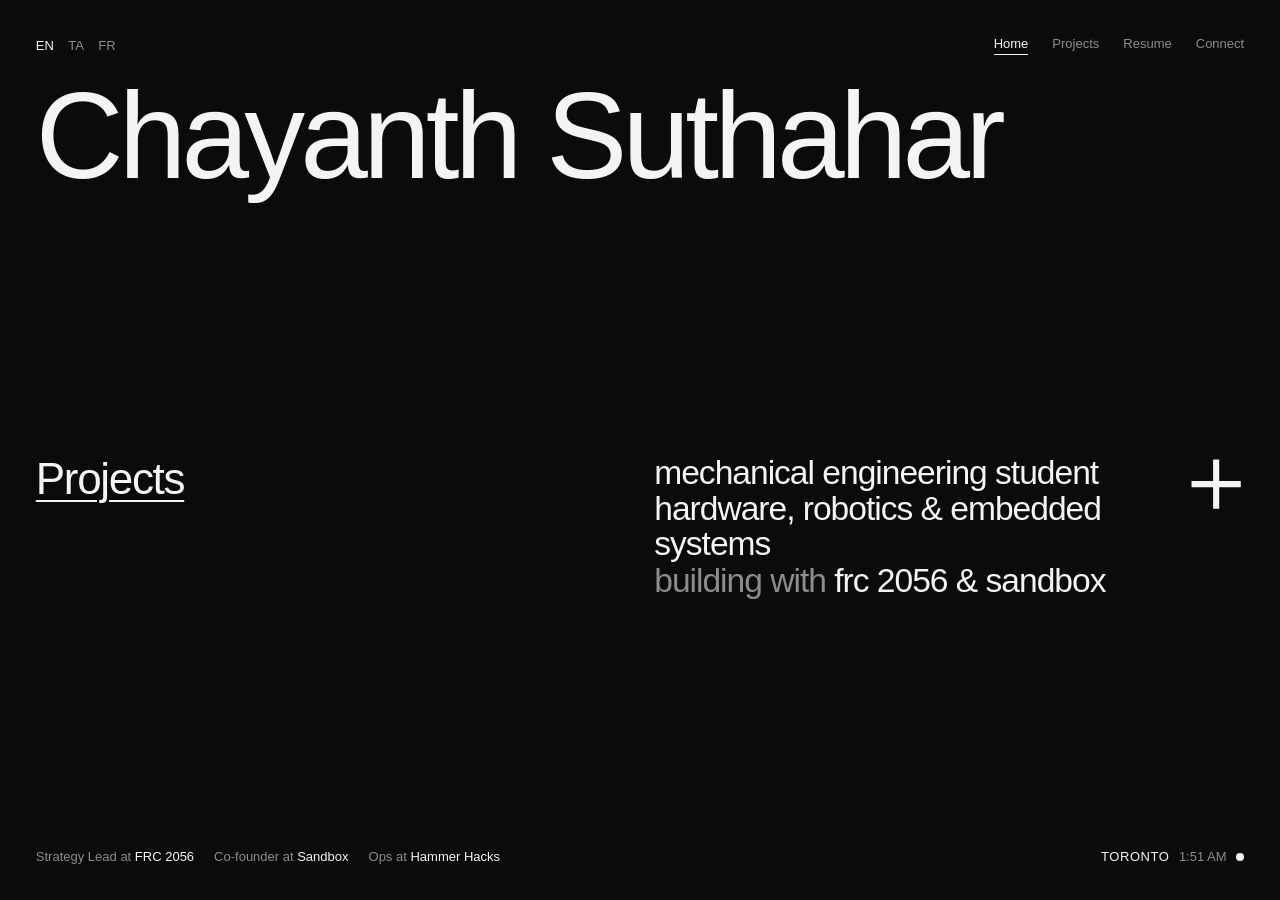
==== commit 8a234dd9: "Home: larger Projects link, remove email line Co-Authored-By: Claude Opus 5.5 <noreply@anthropic.com" ====
--- a/index.html
+++ b/index.html
@@ -113,7 +113,7 @@
 
 .sayhi{
   margin:0;font-weight:500;
-  font-size:clamp(1.25rem,3.4vw,2.1rem);
+  font-size:clamp(1.6rem,4.4vw,2.75rem);
   line-height:1.04;letter-spacing:-.03em;
   opacity:0;animation:fade .7s ease 1.35s forwards;
 }
@@ -121,13 +121,6 @@
 .sayhi > a{text-decoration:underline;text-underline-offset:.14em;text-decoration-thickness:.05em}
 .sayhi > a:hover{opacity:.55}
 .sayhi sup{font-size:.34em;letter-spacing:.06em;vertical-align:super;margin-left:.35em}
-/* email, under the Projects link */
-.sayhi .mail{
-  display:inline-block;margin-top:.9rem;
-  font-size:.8125rem;letter-spacing:0;line-height:1.3;color:var(--dim);
-  border-bottom:1px solid transparent;transition:color .2s,border-color .2s;
-}
-.sayhi .mail:hover,.sayhi .mail:focus-visible{color:var(--fg);border-bottom-color:var(--fg)}
 .sayhi sup a{color:var(--dim)}
 .sayhi sup a:hover{color:var(--fg)}
 
@@ -194,7 +187,7 @@
 
   /* single column: say hi, then the tagline, with the + on its own row */
   .center{grid-template-columns:1fr;row-gap:1.5rem}
-  .sayhi{grid-column:1;order:-1;animation-delay:.2s}
+  .sayhi{grid-column:1;order:-1;animation-delay:.2s;font-size:clamp(1.75rem,8vw,2.6rem)}
   .tagline{font-size:clamp(1.35rem,6vw,2rem)}
   .swatch{justify-self:start;align-self:auto;order:1;margin-top:.25rem}
 
@@ -326,8 +319,7 @@
 
     <section class="center">
       <p class="sayhi">
-        <a class="js-projects" href="projects.html">Projects</a><br>
-        <a class="mail" href="mailto:chayanthsuthahar@gmail.com">chayanthsuthahar@gmail.com</a>
+        <a class="js-projects" href="projects.html">Projects</a>
       </p>
 
       <p class="tagline">
